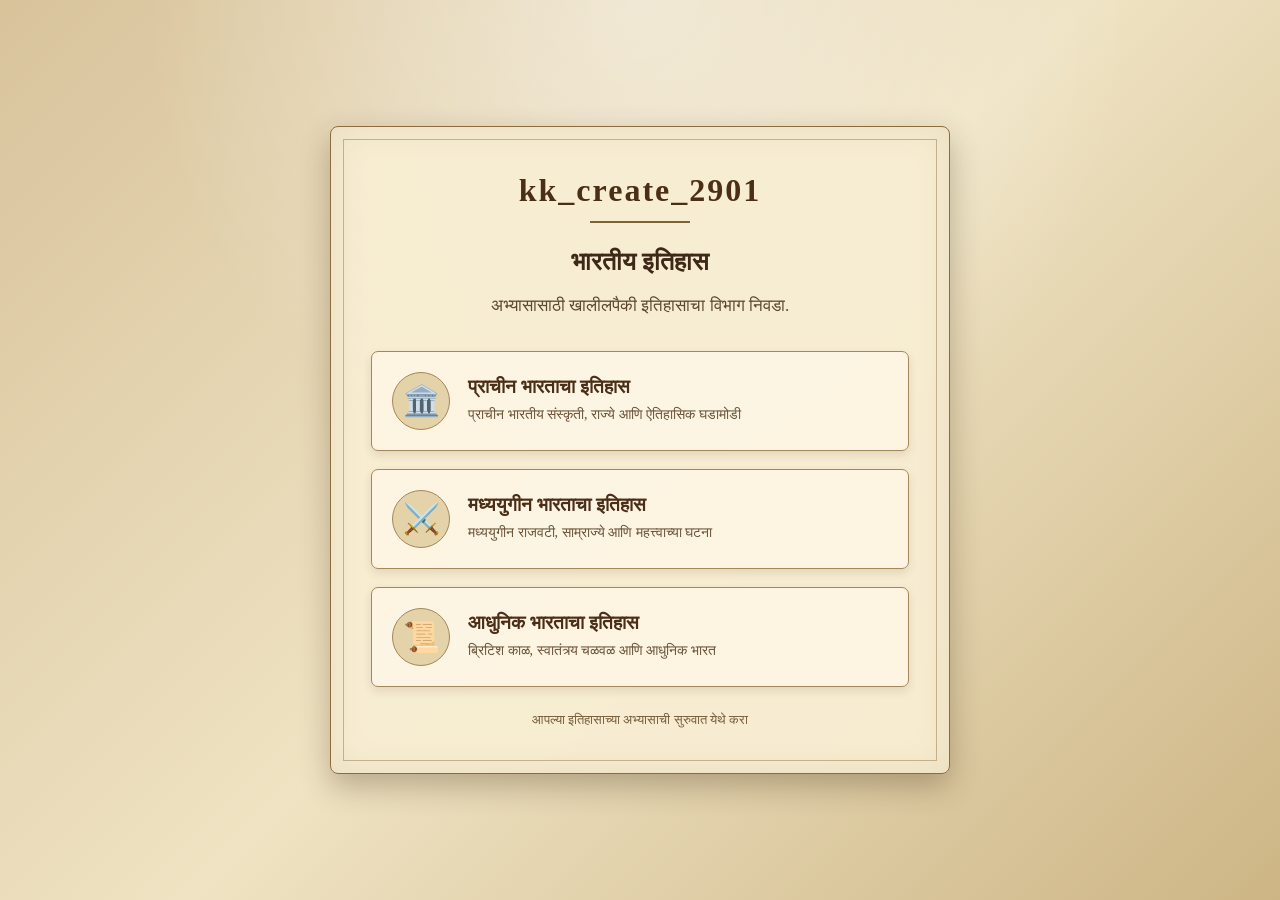
==== subjects.html @ 727b7ca5 "Add files via upload" ====
<!DOCTYPE html>
<html lang="mr">

<head>

    <meta charset="UTF-8">

    <meta name="viewport"
          content="width=device-width, initial-scale=1.0">

    <title>kk_create_2901 | विषय</title>

    <link rel="stylesheet" href="style.css">

</head>


<body>

    <main class="container">

        <div class="logo">
            kk_create_2901
        </div>

        <div class="divider"></div>


        <h2>
            भारतीय इतिहास
        </h2>


        <p class="description">
            अभ्यासासाठी खालीलपैकी इतिहासाचा विभाग निवडा.
        </p>


        <div class="subject-list">


            <a href="chapters-ancient.html"class="subject-card">

                <div class="subject-icon">
                    🏛️
                </div>

                <div>
                    <h3>
                        प्राचीन भारताचा इतिहास
                    </h3>

                    <p>
                        प्राचीन भारतीय संस्कृती,
                        राज्ये आणि ऐतिहासिक घडामोडी
                    </p>
                </div>

            </a>


            <a href="#" class="subject-card">

                <div class="subject-icon">
                    ⚔️
                </div>

                <div>
                    <h3>
                        मध्ययुगीन भारताचा इतिहास
                    </h3>

                    <p>
                        मध्ययुगीन राजवटी,
                        साम्राज्ये आणि महत्त्वाच्या घटना
                    </p>
                </div>

            </a>


            <a href="#" class="subject-card">

                <div class="subject-icon">
                    📜
                </div>

                <div>
                    <h3>
                        आधुनिक भारताचा इतिहास
                    </h3>

                    <p>
                        ब्रिटिश काळ, स्वातंत्र्य चळवळ
                        आणि आधुनिक भारत
                    </p>
                </div>

            </a>


        </div>


        <div class="footer">
            आपल्या इतिहासाच्या अभ्यासाची सुरुवात येथे करा
        </div>

    </main>

</body>

</html>
---- style.css ----
/* ========================================
   kk_create_2901
   Premium Historical Academic Theme
   ======================================== */

* {
    box-sizing: border-box;
    margin: 0;
    padding: 0;
}


/* ========================================
   GLOBAL BODY
   ======================================== */

body {
    min-height: 100vh;

    font-family: Georgia, "Noto Serif Devanagari", serif;

    background:
        radial-gradient(circle at top, rgba(255,255,255,0.45), transparent 45%),
        linear-gradient(135deg, #d8c39b, #efe3c3, #cdb585);

    color: #352516;

    display: flex;
    justify-content: center;
    align-items: center;

    padding: 30px 15px;
}


/* ========================================
   REGISTRATION PAGE
   ======================================== */

.container {
    width: 100%;
    max-width: 620px;

    background: rgba(248, 238, 211, 0.96);

    border: 1px solid #8b6b3f;
    border-radius: 8px;

    padding: 45px 40px;

    box-shadow:
        0 12px 30px rgba(60, 40, 15, 0.30),
        inset 0 0 35px rgba(120, 85, 35, 0.10);

    position: relative;
}


/* Decorative Border */

.container::before {
    content: "";

    position: absolute;

    top: 12px;
    left: 12px;
    right: 12px;
    bottom: 12px;

    border: 1px solid rgba(139, 107, 63, 0.45);

    pointer-events: none;
}


/* Website Title */

.logo {
    text-align: center;

    font-size: 32px;
    font-weight: bold;

    letter-spacing: 2px;

    color: #4b2e16;

    margin-bottom: 12px;
}


/* Divider */

.divider {
    width: 100px;
    height: 2px;

    background: #806039;

    margin: 0 auto 25px;
}


/* Main Heading */

h2 {
    text-align: center;

    font-size: 25px;

    color: #3e2918;

    margin-bottom: 15px;
}


/* Description */

.description {
    text-align: center;

    font-size: 17px;

    line-height: 1.7;

    margin-bottom: 30px;

    color: #5b4630;
}


/* Form */

.form-group {
    margin-bottom: 20px;
}


label {
    display: block;

    font-size: 17px;
    font-weight: bold;

    margin-bottom: 8px;

    color: #4a301b;
}


input {
    width: 100%;

    padding: 13px 14px;

    font-size: 16px;

    font-family: inherit;

    color: #342313;

    background: #fff9e9;

    border: 1px solid #9b7a4b;

    border-radius: 5px;

    outline: none;
}


input:focus {
    border-color: #5c3b1e;

    box-shadow: 0 0 0 3px rgba(92, 59, 30, 0.12);
}


/* Continue Button */

.continue-btn {
    width: 100%;

    margin-top: 10px;

    padding: 14px;

    border: none;
    border-radius: 5px;

    background: #5a391e;

    color: #fff5dc;

    font-family: inherit;

    font-size: 18px;
    font-weight: bold;

    cursor: pointer;

    transition: 0.2s;
}


.continue-btn:hover {
    background: #3f2715;

    transform: translateY(-1px);
}


/* Footer */

.footer {
    text-align: center;

    margin-top: 25px;

    font-size: 13px;

    color: #765c3b;
}


/* ========================================
   SUBJECTS PAGE
   ======================================== */

.subject-list {
    display: flex;

    flex-direction: column;

    gap: 18px;

    margin-top: 25px;
}


.subject-card {
    display: flex;

    align-items: center;

    gap: 18px;

    padding: 20px;

    text-decoration: none;

    color: #3e2918;

    background: rgba(255, 249, 233, 0.75);

    border: 1px solid #a4875b;

    border-radius: 7px;

    box-shadow:
        0 4px 10px rgba(70, 45, 20, 0.12);

    transition: 0.2s;
}


.subject-card:hover {
    transform: translateY(-3px);

    background: #fff8e7;

    border-color: #6b4928;

    box-shadow:
        0 7px 16px rgba(70, 45, 20, 0.20);
}


.subject-icon {
    min-width: 58px;
    height: 58px;

    display: flex;

    align-items: center;
    justify-content: center;

    font-size: 30px;

    background: #e4d2a9;

    border: 1px solid #a4875b;

    border-radius: 50%;
}


.subject-card h3 {
    margin-bottom: 6px;

    font-size: 19px;

    color: #4a2e18;
}


.subject-card p {
    font-size: 14px;

    line-height: 1.5;

    color: #6a5137;
}


/* ========================================
   NOTES PAGE
   ======================================== */

.notes-page {
    min-height: 100vh;

    width: 100%;

    padding: 30px 15px 50px;

    background: #f4f0e8;

    font-family: "Noto Sans Devanagari", sans-serif;

    color: #2f2a24;
}


/* Website Name */

.notes-logo {
    text-align: center;

    font-size: 22px;

    font-weight: 700;

    margin-bottom: 25px;

    color: #3b3026;
}


/* Main Notes Box */

.notes-box {
    width: 100%;

    max-width: 850px;

    margin: 0 auto;

    padding: 45px 55px;

    background: #ffffff;

    border: 1px solid #d8d0c4;

    border-radius: 18px;

    box-shadow:
        0 8px 25px rgba(0, 0, 0, 0.08);
}


/* ========================================
   CHAPTER HEADING
   ======================================== */

.chapter-heading {
    text-align: center;

    margin-bottom: 38px;
}


.chapter-number {
    font-size: 21px;

    font-weight: 500;

    margin-bottom: 8px;
}


.chapter-heading h1 {
    margin: 0;

    font-size: 30px;

    font-weight: 600;

    line-height: 1.6;
}


/* ========================================
   SUBTOPICS LIST
   ======================================== */

.chapter-overview {
    margin-bottom: 40px;

    padding-bottom: 25px;

    border-bottom: 1px solid #d8d0c4;
}


.chapter-overview h2 {
    margin: 0 0 15px 0;

    font-size: 21px;

    font-weight: 600;

    text-align: left;
}


.subtopic-list {
    font-size: 18px;

    line-height: 1.8;
}


.subtopic-list div {
    margin-bottom: 2px;
}


/* ========================================
   NOTES
   ======================================== */

.notes-content {
    min-height: 250px;
}


.notes-main-title {
    margin: 0 0 25px 0;

    font-size: 18px;

    font-weight: 600;
}


.note-topic {
    margin-bottom: 30px;
}


.note-topic h3 {
    margin: 0 0 10px 0;

    font-size: 21px;

    font-weight: 600;

    line-height: 1.5;
}


.note-points {
    padding-left: 10px;
}


.note-points p {
    margin: 0 0 5px 0;

    font-size: 18px;

    line-height: 1.7;
}


/* ========================================
   OPTIONAL SECTIONS
   ======================================== */


/* Default: Hidden */

.optional-section {
    display: none;

    margin-top: 35px;

    padding-top: 25px;

    border-top: 1px solid #ded8ce;
}


/* ON */

.optional-section.optional-on {
    display: block;
}


/* Optional Section Heading */

.optional-section h2 {
    margin: 0 0 18px 0;

    text-align: left;

    font-size: 21px;

    font-weight: 600;

    color: #352d25;
}


/* Optional Content */

.optional-content {
    padding: 16px 18px;

    background: #faf8f4;

    border-left: 3px solid #8a765b;

    border-radius: 4px;
}


.optional-content p {
    margin: 0;

    font-size: 17px;

    line-height: 1.7;
}


/* Optional Placeholder */

.optional-placeholder {
    min-height: 120px;

    display: flex;

    align-items: center;

    justify-content: center;

    text-align: center;

    padding: 25px;

    background: #faf9f6;

    border: 1px dashed #b9b0a3;

    border-radius: 6px;
}


.optional-placeholder p {
    margin: 0;

    font-size: 17px;

    line-height: 1.7;

    color: #766f66;
}


/* ========================================
   DOWNLOAD
   ======================================== */

.download-area {
    text-align: right;

    margin-top: 40px;

    margin-bottom: 30px;
}


.download-button {
    padding: 12px 22px;

    font-family: "Noto Sans Devanagari", sans-serif;

    font-size: 17px;

    font-weight: 500;

    background: #ffffff;

    color: #2f2a24;

    border: 1px solid #55504a;

    border-radius: 4px;

    cursor: pointer;

    transition: 0.2s;
}


.download-button:hover {
    background: #f1ede6;

    transform: translateY(-1px);
}


/* ========================================
   BACK LINK
   ======================================== */

.back-link {
    display: inline-block;

    font-size: 18px;

    color: #2f2a24;

    text-decoration: none;

    font-weight: 500;
}


.back-link:hover {
    text-decoration: underline;
}


/* ========================================
   MOBILE
   ======================================== */

@media (max-width: 600px) {

    body {
        padding: 15px;
    }


    .container {
        padding: 35px 22px;
    }


    .logo {
        font-size: 25px;
    }


    h2 {
        font-size: 21px;
    }


    .description {
        font-size: 15px;
    }


    .subject-card {
        padding: 15px;
    }


    .subject-icon {
        min-width: 48px;
        height: 48px;

        font-size: 24px;
    }


    .subject-card h3 {
        font-size: 17px;
    }


    .notes-page {
        padding: 20px 10px 35px;
    }


    .notes-logo {
        font-size: 18px;

        margin-bottom: 18px;
    }


    .notes-box {
        padding: 30px 22px;

        border-radius: 16px;
    }


    .chapter-heading {
        margin-bottom: 30px;
    }


    .chapter-number {
        font-size: 18px;
    }


    .chapter-heading h1 {
        font-size: 23px;

        line-height: 1.55;
    }


    .chapter-overview {
        margin-bottom: 30px;

        padding-bottom: 22px;
    }


    .chapter-overview h2 {
        font-size: 19px;
    }


    .subtopic-list {
        font-size: 17px;

        line-height: 1.75;
    }


    .notes-main-title {
        font-size: 22px;

        margin-bottom: 22px;
    }


    .note-topic {
        margin-bottom: 25px;
    }


    .note-topic h3 {
        font-size: 19px;

        margin-bottom: 8px;
    }


    .note-points p {
        margin-bottom: 4px;

        font-size: 17px;

        line-height: 1.65;
    }


    .optional-section {
        margin-top: 28px;

        padding-top: 22px;
    }


    .optional-section h2 {
        font-size: 19px;
    }


    .optional-content p,
    .optional-placeholder p {
        font-size: 16px;

        line-height: 1.7;
    }


    .download-area {
        text-align: left;

        margin-top: 30px;

        margin-bottom: 25px;
    }


    .download-button {
        font-size: 16px;

        width: 100%;
    }


    .back-link {
        font-size: 16px;
    }
}


/* ========================================
   PRINT / PDF
   ======================================== */

@media print {

    body {
        background: white !important;

        padding: 0 !important;
    }


    .notes-page {
        padding: 0 !important;

        background: white !important;
    }


    .notes-logo {
        display: none !important;
    }


    .notes-box {
        max-width: 100%;

        margin: 0;

        padding: 25px;

        border: none;

        box-shadow: none;

        border-radius: 0;
    }


    .download-area,
    .back-link {
        display: none !important;
    }


    .notes-page,
    .notes-box {
        color: #000000 !important;
    }


    .note-topic {
        break-inside: avoid;
    }


    .optional-section {
        break-inside: avoid;
    }
}
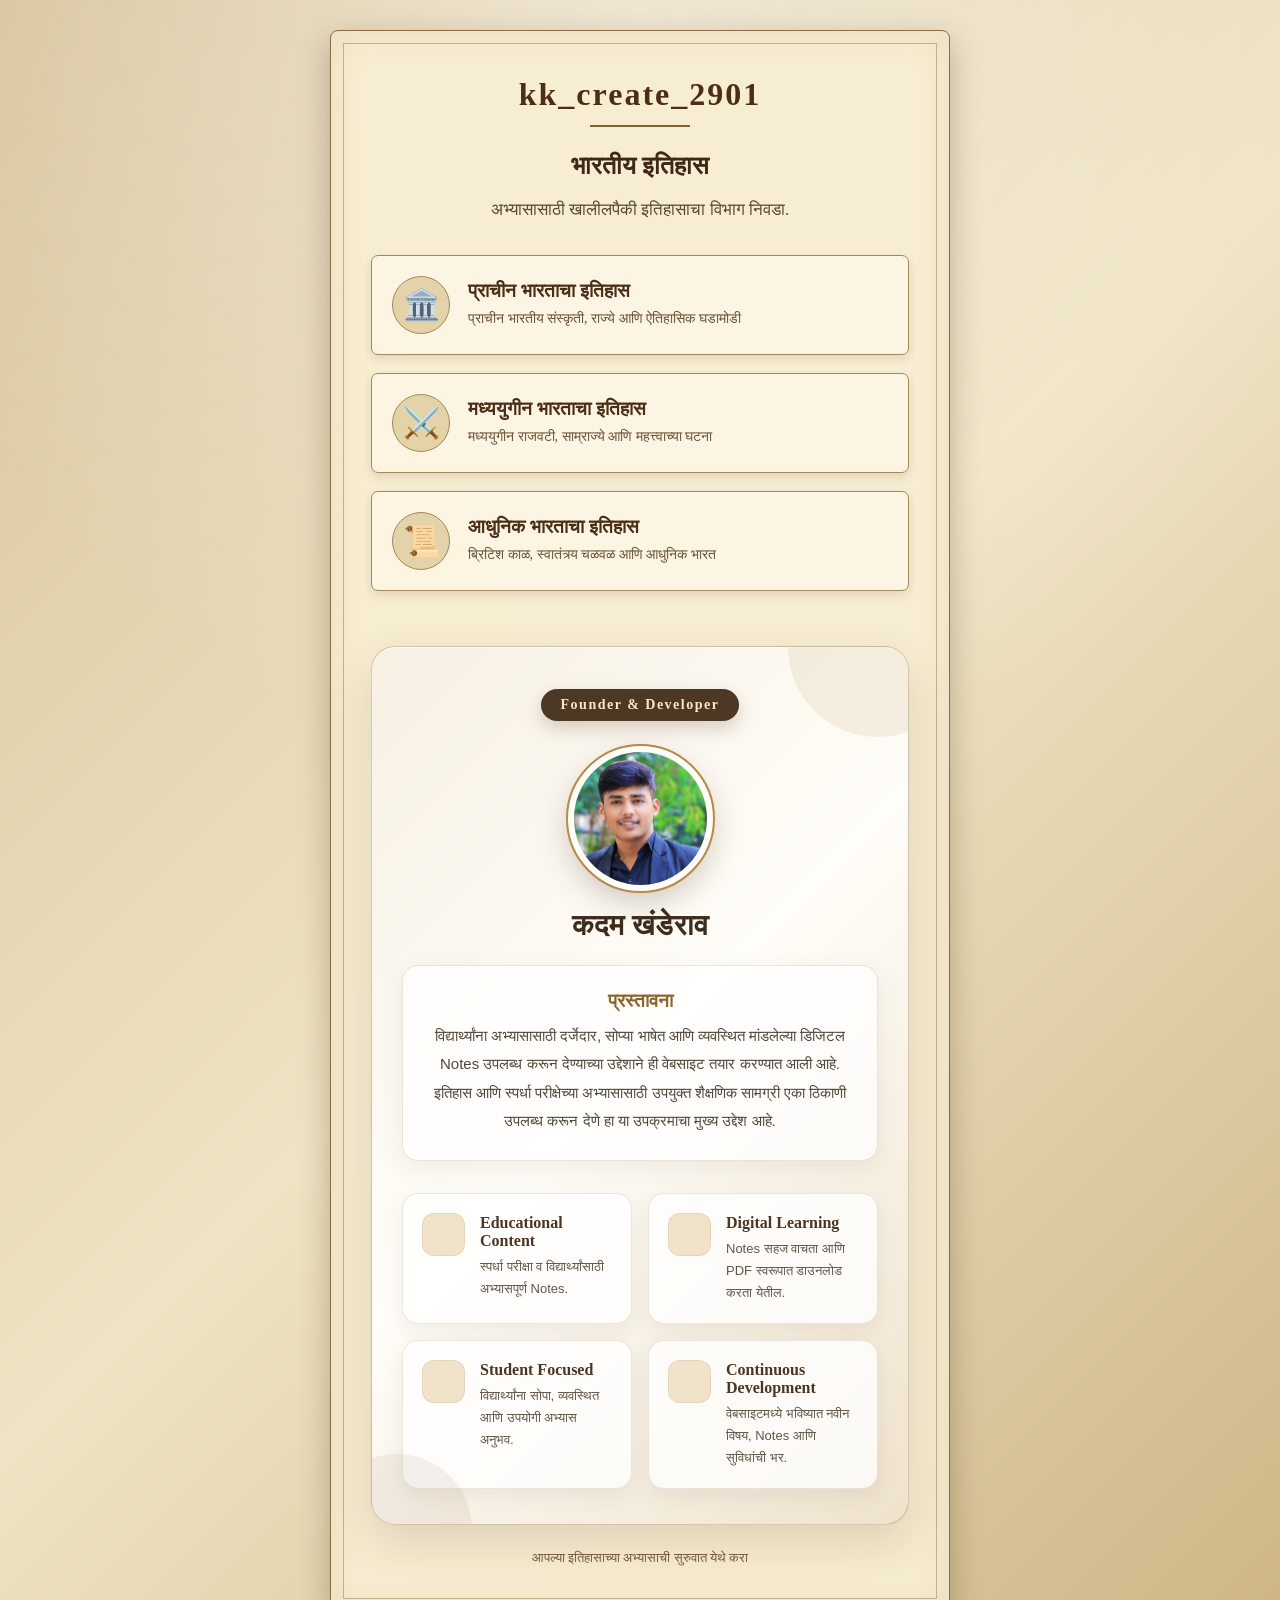
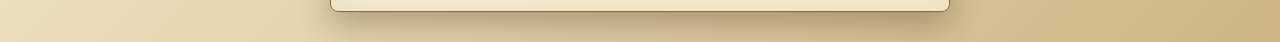
==== commit c3a0687d: "update website design and developer photo" ====
--- a/subjects.html
+++ b/subjects.html
@@ -36,10 +36,13 @@
         </p>
 
 
+        <!-- Subjects -->
+
         <div class="subject-list">
 
 
-            <a href="chapters-ancient.html"class="subject-card">
+            <a href="chapters-ancient.html"
+               class="subject-card">
 
                 <div class="subject-icon">
                     🏛️
@@ -59,7 +62,8 @@
             </a>
 
 
-            <a href="#" class="subject-card">
+            <a href="#"
+               class="subject-card">
 
                 <div class="subject-icon">
                     ⚔️
@@ -79,7 +83,8 @@
             </a>
 
 
-            <a href="#" class="subject-card">
+            <a href="#"
+               class="subject-card">
 
                 <div class="subject-icon">
                     📜
@@ -102,10 +107,148 @@
         </div>
 
 
+        <!-- Developer Section -->
+
+        <section class="developer-section">
+
+            <div class="developer-title">
+                Founder & Developer
+            </div>
+
+
+            <img
+                src="developer.jpg.jpeg"
+                alt="कदम खंडेराव - Founder & Developer"
+                class="developer-photo"
+            >
+
+
+            <h2 class="developer-name">
+                कदम खंडेराव
+            </h2>
+
+
+            <div class="developer-intro">
+
+                <h3>
+                    प्रस्तावना
+                </h3>
+
+                <p>
+                    विद्यार्थ्यांना अभ्यासासाठी दर्जेदार,
+                    सोप्या भाषेत आणि व्यवस्थित मांडलेल्या
+                    डिजिटल Notes उपलब्ध करून देण्याच्या
+                    उद्देशाने ही वेबसाइट तयार करण्यात आली आहे.
+                    इतिहास आणि स्पर्धा परीक्षेच्या अभ्यासासाठी
+                    उपयुक्त शैक्षणिक सामग्री एका ठिकाणी
+                    उपलब्ध करून देणे हा या उपक्रमाचा
+                    मुख्य उद्देश आहे.
+                </p>
+
+            </div>
+
+
+            <div class="developer-features">
+
+
+                <div class="developer-feature">
+
+                    <div class="feature-icon">
+                        
+                    </div>
+
+                    <div>
+
+                        <h3>
+                            Educational Content
+                        </h3>
+
+                        <p>
+                            स्पर्धा परीक्षा व विद्यार्थ्यांसाठी
+                            अभ्यासपूर्ण Notes.
+                        </p>
+
+                    </div>
+
+                </div>
+
+
+                <div class="developer-feature">
+
+                    <div class="feature-icon">
+                        
+                    </div>
+
+                    <div>
+
+                        <h3>
+                            Digital Learning
+                        </h3>
+
+                        <p>
+                            Notes सहज वाचता आणि PDF स्वरूपात
+                            डाउनलोड करता येतील.
+                        </p>
+
+                    </div>
+
+                </div>
+
+
+                <div class="developer-feature">
+
+                    <div class="feature-icon">
+                        
+                    </div>
+
+                    <div>
+
+                        <h3>
+                            Student Focused
+                        </h3>
+
+                        <p>
+                            विद्यार्थ्यांना सोपा, व्यवस्थित
+                            आणि उपयोगी अभ्यास अनुभव.
+                        </p>
+
+                    </div>
+
+                </div>
+
+
+                <div class="developer-feature">
+
+                    <div class="feature-icon">
+                        
+                    </div>
+
+                    <div>
+
+                        <h3>
+                            Continuous Development
+                        </h3>
+
+                        <p>
+                            वेबसाइटमध्ये भविष्यात नवीन विषय,
+                            Notes आणि सुविधांची भर.
+                        </p>
+
+                    </div>
+
+                </div>
+
+
+            </div>
+
+        </section>
+
+
         <div class="footer">
             आपल्या इतिहासाच्या अभ्यासाची सुरुवात येथे करा
         </div>
 
+
     </main>
 
 </body>
--- a/style.css
+++ b/style.css
@@ -880,4 +880,395 @@
     .optional-section {
         break-inside: avoid;
     }
-}+}
+/* =========================================
+   PREMIUM DEVELOPER SECTION
+   kk_create_2901
+   ========================================= */
+
+.developer-section {
+    margin-top: 55px;
+    padding: 42px 30px 35px;
+    position: relative;
+    overflow: hidden;
+
+    background:
+        linear-gradient(
+            135deg,
+            #f7f0e3 0%,
+            #fffdf8 48%,
+            #eee2cc 100%
+        );
+
+    border: 1px solid rgba(139, 107, 63, 0.35);
+    border-radius: 24px;
+
+    box-shadow:
+        0 18px 45px rgba(70, 48, 25, 0.14),
+        inset 0 1px 0 rgba(255,255,255,0.8);
+
+    text-align: center;
+}
+
+
+/* Decorative glow */
+
+.developer-section::before {
+    content: "";
+    position: absolute;
+
+    width: 180px;
+    height: 180px;
+
+    top: -90px;
+    right: -60px;
+
+    background: rgba(180, 139, 67, 0.12);
+
+    border-radius: 50%;
+
+    pointer-events: none;
+}
+
+
+.developer-section::after {
+    content: "";
+    position: absolute;
+
+    width: 150px;
+    height: 150px;
+
+    bottom: -80px;
+    left: -50px;
+
+    background: rgba(112, 79, 39, 0.08);
+
+    border-radius: 50%;
+
+    pointer-events: none;
+}
+
+
+/* Founder badge */
+
+.developer-title {
+    display: inline-block;
+
+    padding: 8px 20px;
+
+    margin-bottom: 25px;
+
+    background: #4d3824;
+    color: #f8e8c7;
+
+    border-radius: 50px;
+
+    font-family:
+        Georgia,
+        "Times New Roman",
+        serif;
+
+    font-size: 14px;
+    font-weight: 600;
+
+    letter-spacing: 1.5px;
+
+    box-shadow:
+        0 7px 18px rgba(77, 56, 36, 0.22);
+}
+
+
+/* Developer photo */
+
+.developer-photo {
+    display: block;
+
+    width: 145px;
+    height: 145px;
+
+    object-fit: cover;
+
+    margin: 0 auto 18px;
+
+    border-radius: 50%;
+
+    border: 6px solid #fffdf8;
+
+    outline: 2px solid #b58a4a;
+
+    box-shadow:
+        0 12px 30px rgba(55, 39, 22, 0.22);
+
+    transition:
+        transform 0.35s ease,
+        box-shadow 0.35s ease;
+}
+
+
+.developer-photo:hover {
+    transform: scale(1.04);
+
+    box-shadow:
+        0 16px 38px rgba(55, 39, 22, 0.30);
+}
+
+
+/* Developer name */
+
+.developer-name {
+    margin: 8px 0 22px;
+
+    color: #3e2c1d;
+
+    font-family:
+        Georgia,
+        "Noto Serif Devanagari",
+        serif;
+
+    font-size: 29px;
+
+    font-weight: 700;
+
+    letter-spacing: 0.3px;
+}
+
+
+/* Introduction */
+
+.developer-intro {
+    max-width: 720px;
+
+    margin: 0 auto 32px;
+
+    padding: 24px 26px;
+
+    background:
+        rgba(255, 255, 255, 0.72);
+
+    border-radius: 16px;
+
+    border: 1px solid
+        rgba(139, 107, 63, 0.18);
+
+    box-shadow:
+        0 8px 25px rgba(70, 48, 25, 0.07);
+}
+
+
+.developer-intro h3 {
+    margin: 0 0 10px;
+
+    color: #8b642f;
+
+    font-family:
+        Georgia,
+        "Noto Serif Devanagari",
+        serif;
+
+    font-size: 19px;
+}
+
+
+.developer-intro p {
+    margin: 0;
+
+    color: #514638;
+
+    font-family:
+        "Noto Sans Devanagari",
+        sans-serif;
+
+    font-size: 15px;
+
+    line-height: 1.9;
+}
+
+
+/* Feature grid */
+
+.developer-features {
+    display: grid;
+
+    grid-template-columns:
+        repeat(2, minmax(0, 1fr));
+
+    gap: 16px;
+
+    max-width: 760px;
+
+    margin: 0 auto;
+}
+
+
+/* Feature card */
+
+.developer-feature {
+    display: flex;
+
+    align-items: flex-start;
+
+    gap: 15px;
+
+    padding: 19px;
+
+    text-align: left;
+
+    background:
+        rgba(255, 255, 255, 0.78);
+
+    border: 1px solid
+        rgba(139, 107, 63, 0.16);
+
+    border-radius: 16px;
+
+    box-shadow:
+        0 7px 20px rgba(70, 48, 25, 0.07);
+
+    transition:
+        transform 0.3s ease,
+        box-shadow 0.3s ease,
+        border-color 0.3s ease;
+}
+
+
+.developer-feature:hover {
+    transform: translateY(-4px);
+
+    border-color:
+        rgba(139, 107, 63, 0.38);
+
+    box-shadow:
+        0 13px 28px rgba(70, 48, 25, 0.13);
+}
+
+
+/* Feature icons */
+
+.feature-icon {
+    flex-shrink: 0;
+
+    width: 43px;
+    height: 43px;
+
+    display: flex;
+
+    align-items: center;
+    justify-content: center;
+
+    background: #f1e3ca;
+
+    border-radius: 12px;
+
+    font-size: 21px;
+
+    box-shadow:
+        inset 0 0 0 1px
+        rgba(139, 107, 63, 0.12);
+}
+
+
+/* Feature headings */
+
+.developer-feature h3 {
+    margin: 1px 0 6px;
+
+    color: #4b3623;
+
+    font-family:
+        Georgia,
+        "Noto Serif Devanagari",
+        serif;
+
+    font-size: 16px;
+
+    font-weight: 700;
+}
+
+
+/* Feature text */
+
+.developer-feature p {
+    margin: 0;
+
+    color: #625748;
+
+    font-family:
+        "Noto Sans Devanagari",
+        sans-serif;
+
+    font-size: 13px;
+
+    line-height: 1.7;
+}
+
+
+/* =========================================
+   MOBILE
+   ========================================= */
+
+@media (max-width: 600px) {
+
+    .developer-section {
+        margin-top: 40px;
+
+        padding: 32px 17px 27px;
+
+        border-radius: 20px;
+    }
+
+
+    .developer-title {
+        font-size: 12px;
+
+        padding: 7px 16px;
+
+        letter-spacing: 1px;
+    }
+
+
+    .developer-photo {
+        width: 125px;
+        height: 125px;
+
+        border-width: 5px;
+    }
+
+
+    .developer-name {
+        font-size: 24px;
+
+        margin-bottom: 18px;
+    }
+
+
+    .developer-intro {
+        padding: 19px 16px;
+
+        margin-bottom: 23px;
+    }
+
+
+    .developer-intro h3 {
+        font-size: 17px;
+    }
+
+
+    .developer-intro p {
+        font-size: 14px;
+
+        line-height: 1.8;
+    }
+
+
+    .developer-features {
+        grid-template-columns: 1fr;
+
+        gap: 12px;
+    }
+
+
+    .developer-feature {
+        padding: 16px;
+    }
+
+}
